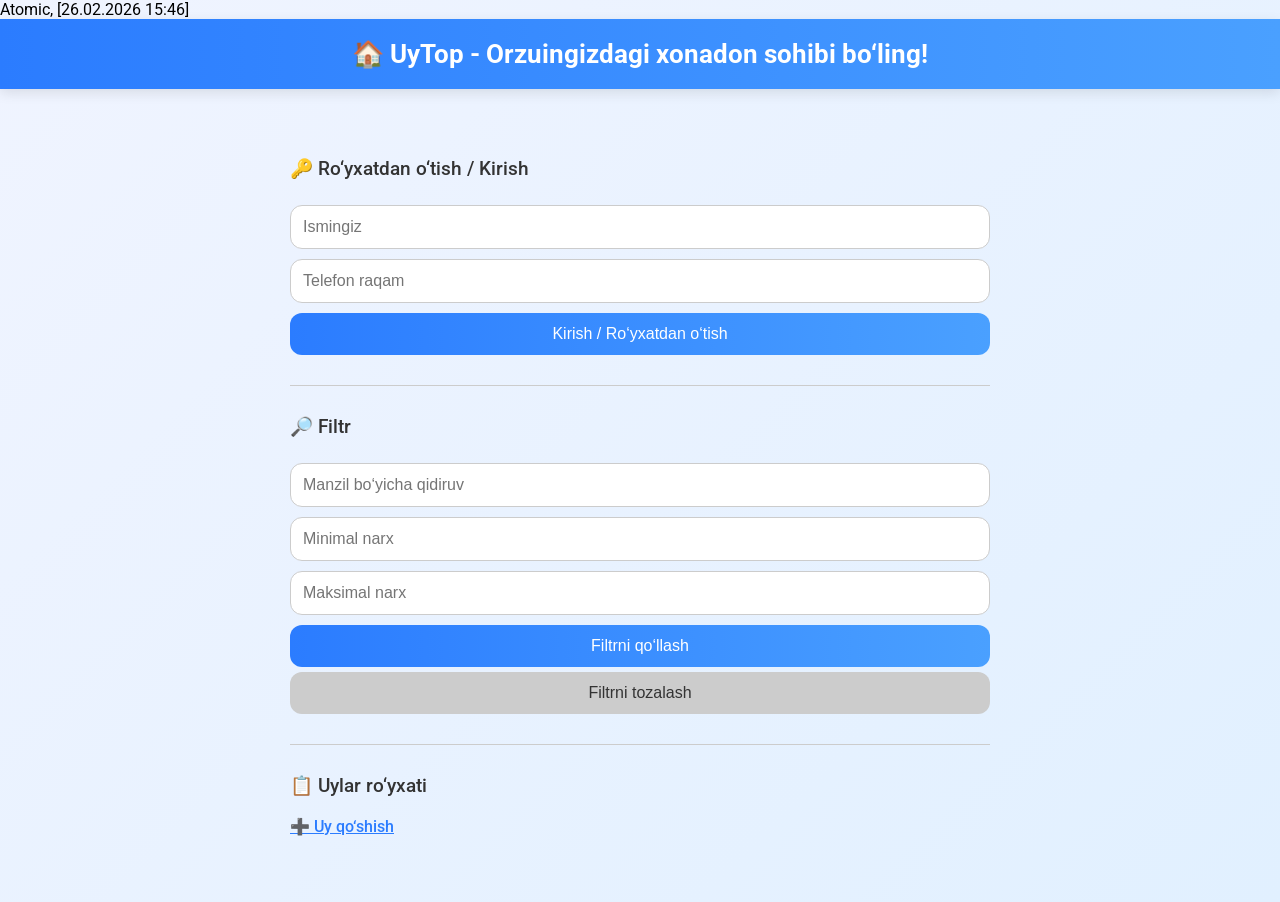
==== index.html @ 6cc8f0fc "Add files via upload" ====
Atomic, [26.02.2026 15:46]
<!DOCTYPE html>
<html lang="uz">
<head>
<meta charset="UTF-8">
<meta name="viewport" content="width=device-width, initial-scale=1.0">
<title>UyTop - Orzuingizdagi xonadon sohibi bo‘ling!</title>
<link href="https://fonts.googleapis.com/css2?family=Roboto:wght@400;500;700&display=swap" rel="stylesheet">
<style>
body { font-family:'Roboto',sans-serif; background:linear-gradient(135deg,#f0f4ff,#e1f0ff); margin:0;}
header {background:linear-gradient(90deg,#2b7cff,#4aa0ff); color:white; padding:20px; text-align:center; font-size:26px; font-weight:700; box-shadow:0 4px 12px rgba(0,0,0,0.1);}
.container { max-width:700px; margin:30px auto; padding:20px; }
h3 { color:#333; margin-bottom:15px; font-weight:500; }
input, button { width:100%; padding:12px; margin-top:10px; border-radius:12px; border:1px solid #ccc; font-size:16px; box-sizing:border-box; }
input:focus { border-color:#2b7cff; outline:none; box-shadow:0 0 8px rgba(43,124,255,0.3); }
button { background:linear-gradient(90deg,#2b7cff,#4aa0ff); color:white; border:none; cursor:pointer; font-weight:500; transition:0.3s; margin-top:10px; }
button:hover { transform:translateY(-2px); box-shadow:0 6px 12px rgba(43,124,255,0.4); }
.card { background:white; border-radius:16px; padding:20px; margin-bottom:20px; box-shadow:0 6px 18px rgba(0,0,0,0.08); transition:0.3s; cursor:pointer;}
.card:hover { transform:translateY(-4px); box-shadow:0 12px 24px rgba(0,0,0,0.15);}
.card img { width:100%; border-radius:12px; margin-top:12px; object-fit:cover;}
.price { font-weight:700; color:#28a745; margin:8px 0; font-size:18px; }
#welcomeMsg { font-weight:500; color:#333; margin-top:10px; }
</style>
</head>
<body>

<header>🏠 UyTop - Orzuingizdagi xonadon sohibi bo‘ling!</header>
<div class="container">

<h3>🔑 Ro‘yxatdan o‘tish / Kirish</h3>
<input type="text" id="userName" placeholder="Ismingiz">
<input type="text" id="userPhone" placeholder="Telefon raqam">
<button onclick="login()">Kirish / Ro‘yxatdan o‘tish</button>
<p id="welcomeMsg"></p>

<hr style="margin:30px 0;border:none;border-top:1px solid #ccc;">

<h3>🔎 Filtr</h3>
<input type="text" id="filterLocation" placeholder="Manzil bo‘yicha qidiruv">
<input type="number" id="filterMinPrice" placeholder="Minimal narx">
<input type="number" id="filterMaxPrice" placeholder="Maksimal narx">
<button onclick="applyFilter()">Filtrni qo‘llash</button>
<button onclick="clearFilter()" style="margin-top:5px;background:#ccc;color:#333;">Filtrni tozalash</button>

<hr style="margin:30px 0;border:none;border-top:1px solid #ccc;">

<h3>📋 Uylar ro‘yxati</h3>
<div id="listings"></div>

<p style="margin-top:20px;"><a href="add.html" style="color:#2b7cff;font-weight:500;">➕ Uy qo‘shish</a></p>

</div>

<script>
let listings = JSON.parse(localStorage.getItem("uytop_listings")) || [];
let currentUser = JSON.parse(localStorage.getItem("uytop_user")) || null;

function login(){
    let name=document.getElementById("userName").value.trim();
    let phone=document.getElementById("userPhone").value.trim();
    if(!name||!phone){alert("Iltimos, ismingiz va telefon raqamni kiriting"); return;}
    currentUser={name,phone};
    localStorage.setItem("uytop_user",JSON.stringify(currentUser));
    document.getElementById("welcomeMsg").innerText=`Xush kelibsiz, ${name}!`;
    document.getElementById("userName").value="";
    document.getElementById("userPhone").value="";
    displayListings();
}

function displayListings(filteredList=null){
    let container=document.getElementById("listings");
    container.innerHTML="";
    let displayList=filteredList||listings.slice().reverse();
    displayList.forEach(item=>{
        let card=document.createElement("div");
        card.className="card";
        card.innerHTML=`
        <h4>${item.title}</h4>
        <p>📍 ${item.location}</p>
        <p class="price">${item.price} so‘m</p>
        <p>${item.description}</p>
        ${item.image?`<img src="${item.image}">`:""}
        <p style="font-weight:500;color:#555;margin-top:5px;">Egasi: ${item.owner}</p>`;
        card.onclick=()=>{window.location.href=`listing.

Atomic, [26.02.2026 15:46]
html?id=${item.id}`};
        container.appendChild(card);
    });
}
displayListings();

function applyFilter(){
    let loc=document.getElementById("filterLocation").value.trim().toLowerCase();
    let min=parseInt(document.getElementById("filterMinPrice").value)||0;
    let max=parseInt(document.getElementById("filterMaxPrice").value)||Infinity;
    let filtered=listings.filter(item=>{
        let matchLoc=item.location.toLowerCase().includes(loc);
        let matchPrice=item.price>=min && item.price<=max;
        return matchLoc && matchPrice;
    });
    displayListings(filtered);
}

function clearFilter(){
    document.getElementById("filterLocation").value="";
    document.getElementById("filterMinPrice").value="";
    document.getElementById("filterMaxPrice").value="";
    displayListings();
}

window.onload=function(){
    if(currentUser){
        document.getElementById("welcomeMsg").innerText=`Xush kelibsiz, ${currentUser.name}!`;
    }
}
</script>

</body>
</html>
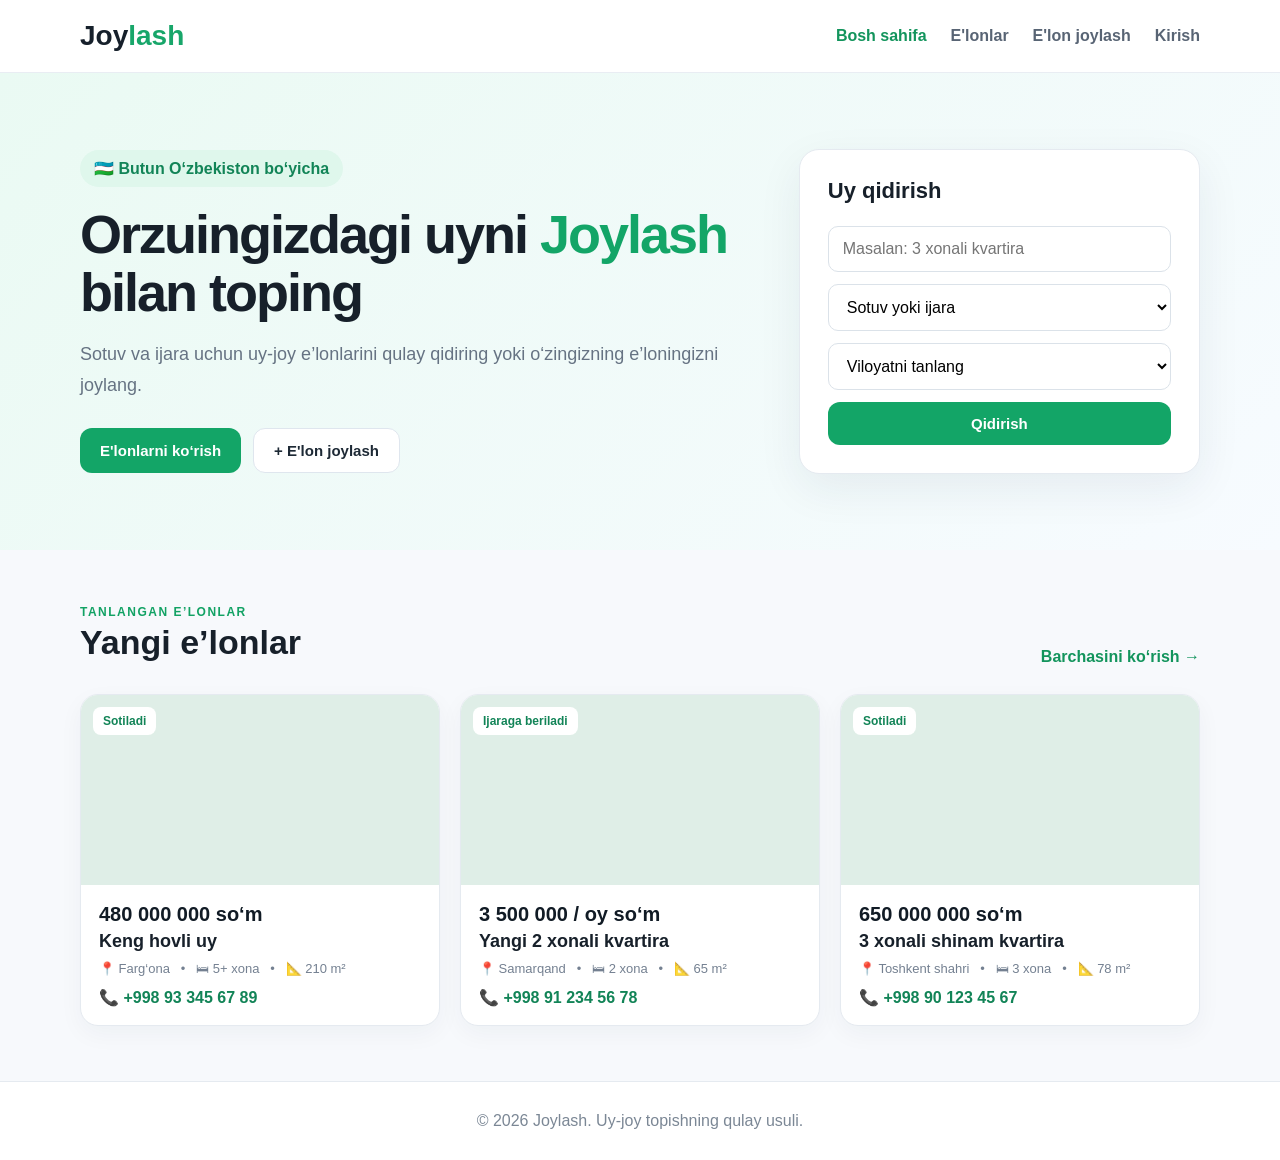
==== commit f0877188: "Add files via upload Signed-off-by: doniyorovbehruz103-hub <doniyorovbehruz103@gmail.com>" ====
--- a/index.html
+++ b/index.html
@@ -1,120 +1,23 @@
-Atomic, [26.02.2026 15:46]
-<!DOCTYPE html>
-<html lang="uz">
-<head>
-<meta charset="UTF-8">
-<meta name="viewport" content="width=device-width, initial-scale=1.0">
-<title>UyTop - Orzuingizdagi xonadon sohibi bo‘ling!</title>
-<link href="https://fonts.googleapis.com/css2?family=Roboto:wght@400;500;700&display=swap" rel="stylesheet">
-<style>
-body { font-family:'Roboto',sans-serif; background:linear-gradient(135deg,#f0f4ff,#e1f0ff); margin:0;}
-header {background:linear-gradient(90deg,#2b7cff,#4aa0ff); color:white; padding:20px; text-align:center; font-size:26px; font-weight:700; box-shadow:0 4px 12px rgba(0,0,0,0.1);}
-.container { max-width:700px; margin:30px auto; padding:20px; }
-h3 { color:#333; margin-bottom:15px; font-weight:500; }
-input, button { width:100%; padding:12px; margin-top:10px; border-radius:12px; border:1px solid #ccc; font-size:16px; box-sizing:border-box; }
-input:focus { border-color:#2b7cff; outline:none; box-shadow:0 0 8px rgba(43,124,255,0.3); }
-button { background:linear-gradient(90deg,#2b7cff,#4aa0ff); color:white; border:none; cursor:pointer; font-weight:500; transition:0.3s; margin-top:10px; }
-button:hover { transform:translateY(-2px); box-shadow:0 6px 12px rgba(43,124,255,0.4); }
-.card { background:white; border-radius:16px; padding:20px; margin-bottom:20px; box-shadow:0 6px 18px rgba(0,0,0,0.08); transition:0.3s; cursor:pointer;}
-.card:hover { transform:translateY(-4px); box-shadow:0 12px 24px rgba(0,0,0,0.15);}
-.card img { width:100%; border-radius:12px; margin-top:12px; object-fit:cover;}
-.price { font-weight:700; color:#28a745; margin:8px 0; font-size:18px; }
-#welcomeMsg { font-weight:500; color:#333; margin-top:10px; }
-</style>
-</head>
-<body>
-
-<header>🏠 UyTop - Orzuingizdagi xonadon sohibi bo‘ling!</header>
-<div class="container">
-
-<h3>🔑 Ro‘yxatdan o‘tish / Kirish</h3>
-<input type="text" id="userName" placeholder="Ismingiz">
-<input type="text" id="userPhone" placeholder="Telefon raqam">
-<button onclick="login()">Kirish / Ro‘yxatdan o‘tish</button>
-<p id="welcomeMsg"></p>
-
-<hr style="margin:30px 0;border:none;border-top:1px solid #ccc;">
-
-<h3>🔎 Filtr</h3>
-<input type="text" id="filterLocation" placeholder="Manzil bo‘yicha qidiruv">
-<input type="number" id="filterMinPrice" placeholder="Minimal narx">
-<input type="number" id="filterMaxPrice" placeholder="Maksimal narx">
-<button onclick="applyFilter()">Filtrni qo‘llash</button>
-<button onclick="clearFilter()" style="margin-top:5px;background:#ccc;color:#333;">Filtrni tozalash</button>
-
-<hr style="margin:30px 0;border:none;border-top:1px solid #ccc;">
-
-<h3>📋 Uylar ro‘yxati</h3>
-<div id="listings"></div>
-
-<p style="margin-top:20px;"><a href="add.html" style="color:#2b7cff;font-weight:500;">➕ Uy qo‘shish</a></p>
-
-</div>
-
-<script>
-let listings = JSON.parse(localStorage.getItem("uytop_listings")) || [];
-let currentUser = JSON.parse(localStorage.getItem("uytop_user")) || null;
-
-function login(){
-    let name=document.getElementById("userName").value.trim();
-    let phone=document.getElementById("userPhone").value.trim();
-    if(!name||!phone){alert("Iltimos, ismingiz va telefon raqamni kiriting"); return;}
-    currentUser={name,phone};
-    localStorage.setItem("uytop_user",JSON.stringify(currentUser));
-    document.getElementById("welcomeMsg").innerText=`Xush kelibsiz, ${name}!`;
-    document.getElementById("userName").value="";
-    document.getElementById("userPhone").value="";
-    displayListings();
-}
-
-function displayListings(filteredList=null){
-    let container=document.getElementById("listings");
-    container.innerHTML="";
-    let displayList=filteredList||listings.slice().reverse();
-    displayList.forEach(item=>{
-        let card=document.createElement("div");
-        card.className="card";
-        card.innerHTML=`
-        <h4>${item.title}</h4>
-        <p>📍 ${item.location}</p>
-        <p class="price">${item.price} so‘m</p>
-        <p>${item.description}</p>
-        ${item.image?`<img src="${item.image}">`:""}
-        <p style="font-weight:500;color:#555;margin-top:5px;">Egasi: ${item.owner}</p>`;
-        card.onclick=()=>{window.location.href=`listing.
-
-Atomic, [26.02.2026 15:46]
-html?id=${item.id}`};
-        container.appendChild(card);
-    });
-}
-displayListings();
-
-function applyFilter(){
-    let loc=document.getElementById("filterLocation").value.trim().toLowerCase();
-    let min=parseInt(document.getElementById("filterMinPrice").value)||0;
-    let max=parseInt(document.getElementById("filterMaxPrice").value)||Infinity;
-    let filtered=listings.filter(item=>{
-        let matchLoc=item.location.toLowerCase().includes(loc);
-        let matchPrice=item.price>=min && item.price<=max;
-        return matchLoc && matchPrice;
-    });
-    displayListings(filtered);
-}
-
-function clearFilter(){
-    document.getElementById("filterLocation").value="";
-    document.getElementById("filterMinPrice").value="";
-    document.getElementById("filterMaxPrice").value="";
-    displayListings();
-}
-
-window.onload=function(){
-    if(currentUser){
-        document.getElementById("welcomeMsg").innerText=`Xush kelibsiz, ${currentUser.name}!`;
-    }
-}
-</script>
-
-</body>
-</html>+<!DOCTYPE html>
+<html lang="uz">
+<head>
+<meta charset="UTF-8"><meta name="viewport" content="width=device-width, initial-scale=1.0">
+<title>Joylash — Uy-joy platformasi</title><link rel="stylesheet" href="style.css">
+</head>
+<body>
+<header class="header"><div class="container nav">
+<a class="logo" href="index.html">Joy<span>lash</span></a>
+<nav><a href="index.html" class="active">Bosh sahifa</a><a href="listing.html">E'lonlar</a><a href="add.html">E'lon joylash</a><a href="login.html" id="authLink">Kirish</a></nav>
+</div></header>
+<section class="hero"><div class="container hero-grid">
+<div><div class="badge">🇺🇿 Butun O‘zbekiston bo‘yicha</div><h1>Orzuingizdagi uyni <span>Joylash</span> bilan toping</h1>
+<p>Sotuv va ijara uchun uy-joy e’lonlarini qulay qidiring yoki o‘zingizning e’loningizni joylang.</p>
+<div class="hero-buttons"><a class="btn primary" href="listing.html">E'lonlarni ko‘rish</a><a class="btn secondary" href="add.html">+ E'lon joylash</a></div></div>
+<div class="search-card"><h3>Uy qidirish</h3><form action="listing.html" method="get"><input name="q" placeholder="Masalan: 3 xonali kvartira">
+<select name="type"><option value="">Sotuv yoki ijara</option><option>Sotiladi</option><option>Ijaraga beriladi</option></select>
+<select name="region"><option value="">Viloyatni tanlang</option><option>Toshkent shahri</option><option>Toshkent viloyati</option><option>Samarqand</option><option>Buxoro</option><option>Farg‘ona</option><option>Andijon</option><option>Namangan</option><option>Xorazm</option><option>Qashqadaryo</option><option>Surxondaryo</option><option>Navoiy</option><option>Jizzax</option><option>Sirdaryo</option><option>Qoraqalpog‘iston</option></select><button class="btn primary full">Qidirish</button></form></div>
+</div></section>
+<section class="section"><div class="container"><div class="section-head"><div><p class="eyebrow">Tanlangan e’lonlar</p><h2>Yangi e’lonlar</h2></div><a href="listing.html">Barchasini ko‘rish →</a></div><div id="homeListings" class="cards"></div></div></section>
+<footer>© 2026 Joylash. Uy-joy topishning qulay usuli.</footer>
+<script src="script.js"></script><script>renderListings('homeListings',3);</script>
+</body></html>
--- a/style.css
+++ b/style.css
@@ -0,0 +1 @@
+*{box-sizing:border-box}body{margin:0;font-family:Inter,Arial,sans-serif;color:#17202a;background:#f7f9fc}a{text-decoration:none;color:inherit}.container{width:min(1120px,92%);margin:auto}.header{background:#fff;border-bottom:1px solid #e9edf3;position:sticky;top:0;z-index:10}.nav{height:72px;display:flex;align-items:center;justify-content:space-between}.logo{font-size:28px;font-weight:900;color:#16202b}.logo span{color:#18a66a}.nav nav{display:flex;gap:24px;align-items:center}.nav nav a{color:#586474;font-weight:600}.nav nav a:hover,.nav nav .active{color:#12945c}.hero{padding:76px 0;background:linear-gradient(135deg,#eafaf3,#f7fbff)}.hero-grid{display:grid;grid-template-columns:1.25fr .75fr;gap:50px;align-items:center}.badge{display:inline-block;background:#dff7ec;color:#128457;padding:9px 14px;border-radius:30px;font-weight:700;margin-bottom:18px}.hero h1{font-size:54px;line-height:1.08;margin:0 0 18px;letter-spacing:-2px}.hero h1 span{color:#13a567}.hero p{font-size:18px;color:#667383;line-height:1.7}.hero-buttons{display:flex;gap:12px;margin-top:28px}.btn{display:inline-flex;justify-content:center;align-items:center;border:0;border-radius:12px;padding:13px 20px;font-size:15px;font-weight:800;cursor:pointer}.primary{background:#13a567;color:#fff}.primary:hover{background:#0e8d58}.secondary{background:#fff;border:1px solid #dfe6ee;color:#1d2935}.danger{background:#e65353;color:white}.full{width:100%}.search-card,.auth-box,.form-card,.admin-card{background:#fff;border:1px solid #e5eaf0;border-radius:20px;box-shadow:0 15px 45px #17304a12;padding:28px}.search-card h3{font-size:22px;margin-top:0}.search-card form{display:grid;gap:12px}.section,.page{padding:55px 0}.section-head,.page-title{display:flex;justify-content:space-between;align-items:end;margin-bottom:28px}.section-head h2,.page-title h1{font-size:34px;margin:4px 0}.eyebrow{color:#12a264;text-transform:uppercase;font-size:12px;font-weight:900;letter-spacing:1.5px;margin:0}.section-head>a{color:#12945c;font-weight:800}.cards{display:grid;grid-template-columns:repeat(3,1fr);gap:20px}.card{background:#fff;border:1px solid #e5eaf0;border-radius:18px;overflow:hidden;box-shadow:0 8px 25px #17304a0b}.card-img{height:190px;background:#dfeee7 center/cover no-repeat;position:relative}.tag{position:absolute;top:12px;left:12px;background:#fff;padding:7px 10px;border-radius:8px;font-size:12px;font-weight:900;color:#128457}.card-body{padding:18px}.card h3{margin:5px 0 8px;font-size:18px}.price{font-size:20px;font-weight:900;color:#111b25}.meta{color:#748091;font-size:13px;margin-top:9px}.phone{display:block;color:#128457;font-weight:800;margin-top:12px}.filter{background:#fff;padding:16px;border:1px solid #e5eaf0;border-radius:16px;display:grid;grid-template-columns:2fr 1fr 1fr auto;gap:10px;margin-bottom:25px}input,select,textarea{width:100%;padding:13px 14px;border:1px solid #dbe2e9;border-radius:10px;background:#fff;font:inherit;outline:none}input:focus,select:focus,textarea:focus{border-color:#13a567}label{display:block;font-size:13px;font-weight:800;margin:0 0 7px;color:#4e5b68}footer{padding:30px;text-align:center;color:#7b8795;border-top:1px solid #e5eaf0;background:#fff}.auth-page{min-height:calc(100vh - 72px);display:grid;place-items:center;padding:35px}.auth-box{width:min(440px,94%)}.center{text-align:center;display:block}.auth-box h1{text-align:center;margin-bottom:8px}.muted{color:#788493;line-height:1.6}.auth-box form{display:grid;gap:13px;margin-top:24px}.auth-bottom{text-align:center;color:#687584}.auth-bottom a{color:#10965c;font-weight:800}.message{font-weight:700;color:#13a567}.form-card{max-width:850px;margin:auto}.form-card h1{margin-top:5px}.form-grid{display:grid;grid-template-columns:1fr 1fr;gap:18px;margin-top:28px}.full-field{grid-column:1/-1}.form-grid textarea{min-height:130px;resize:vertical}.admin-card{margin-bottom:25px}code{background:#eef2f5;padding:4px 8px;border-radius:5px}@media(max-width:800px){.hero-grid,.cards{grid-template-columns:1fr}.hero h1{font-size:40px}.nav nav{gap:10px;font-size:12px}.filter,.form-grid{grid-template-columns:1fr}.full-field{grid-column:auto}.section-head,.page-title{align-items:start;gap:15px;flex-direction:column}}
